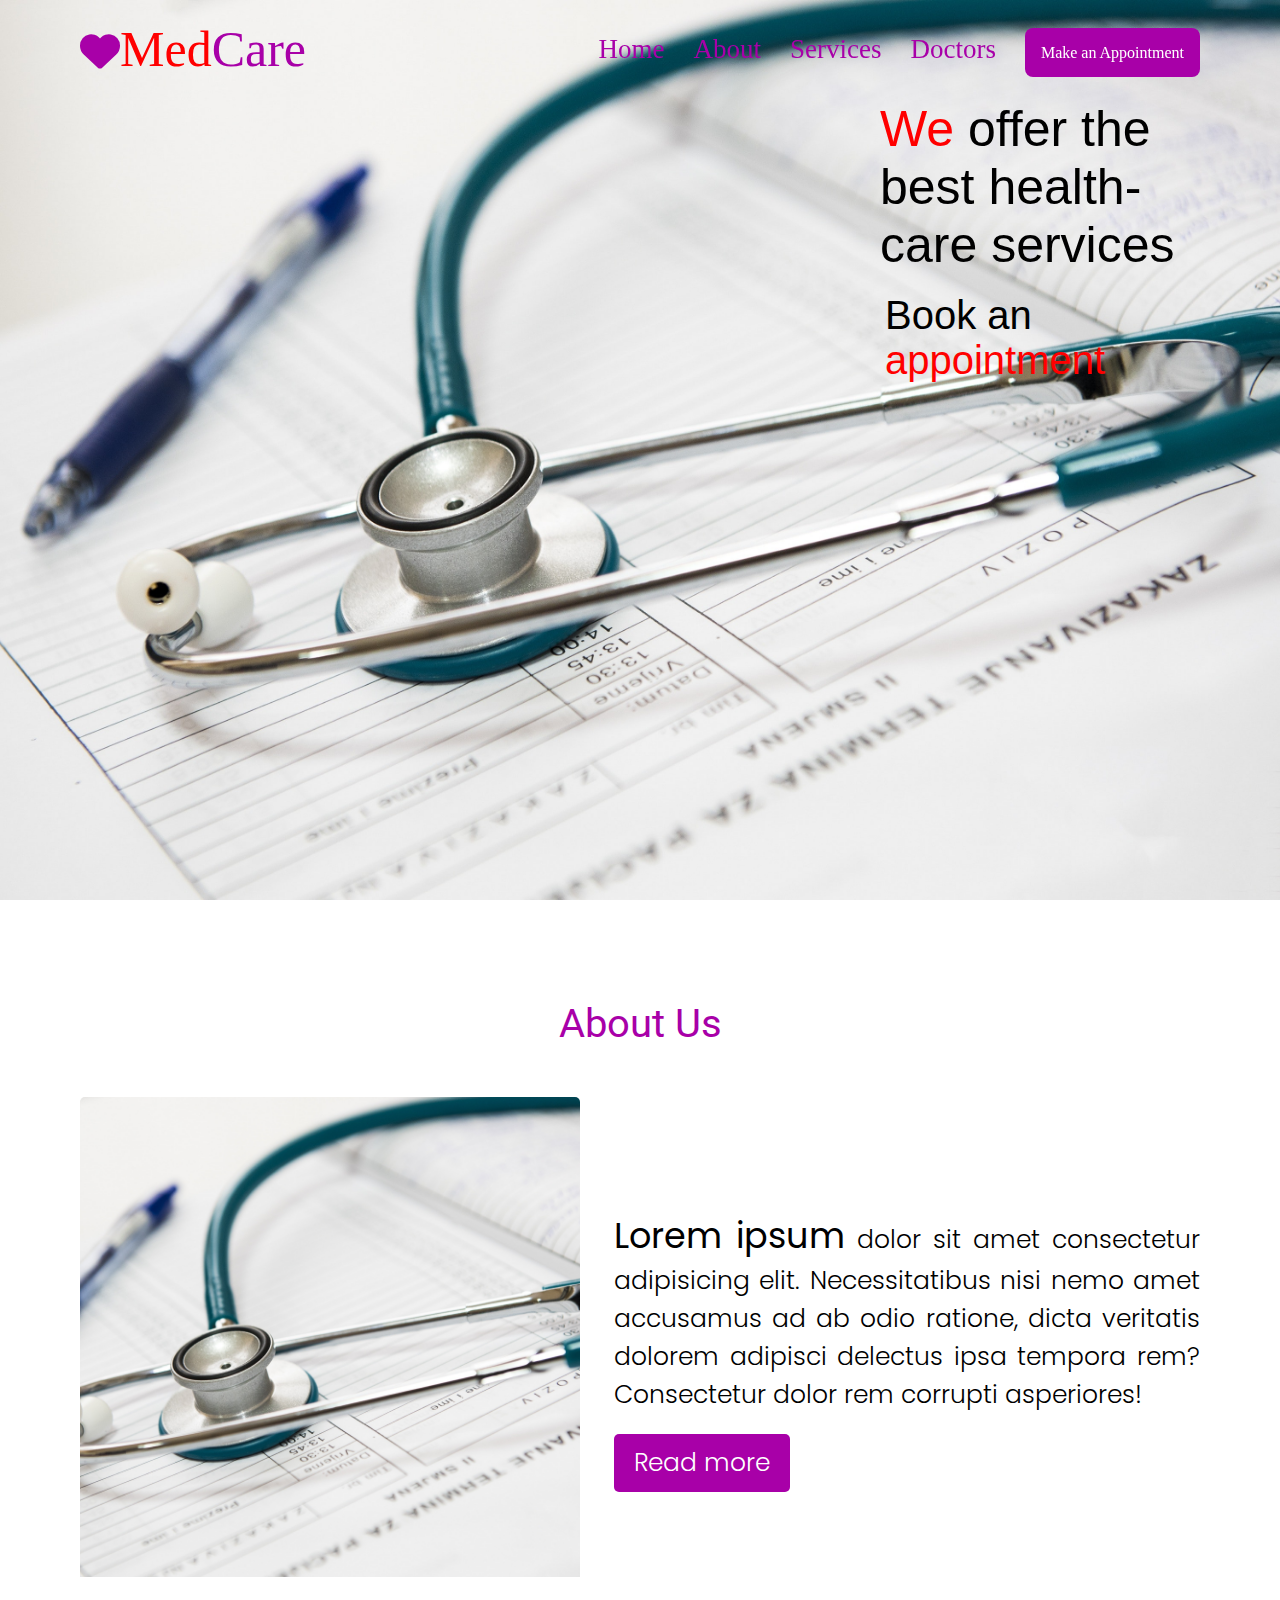
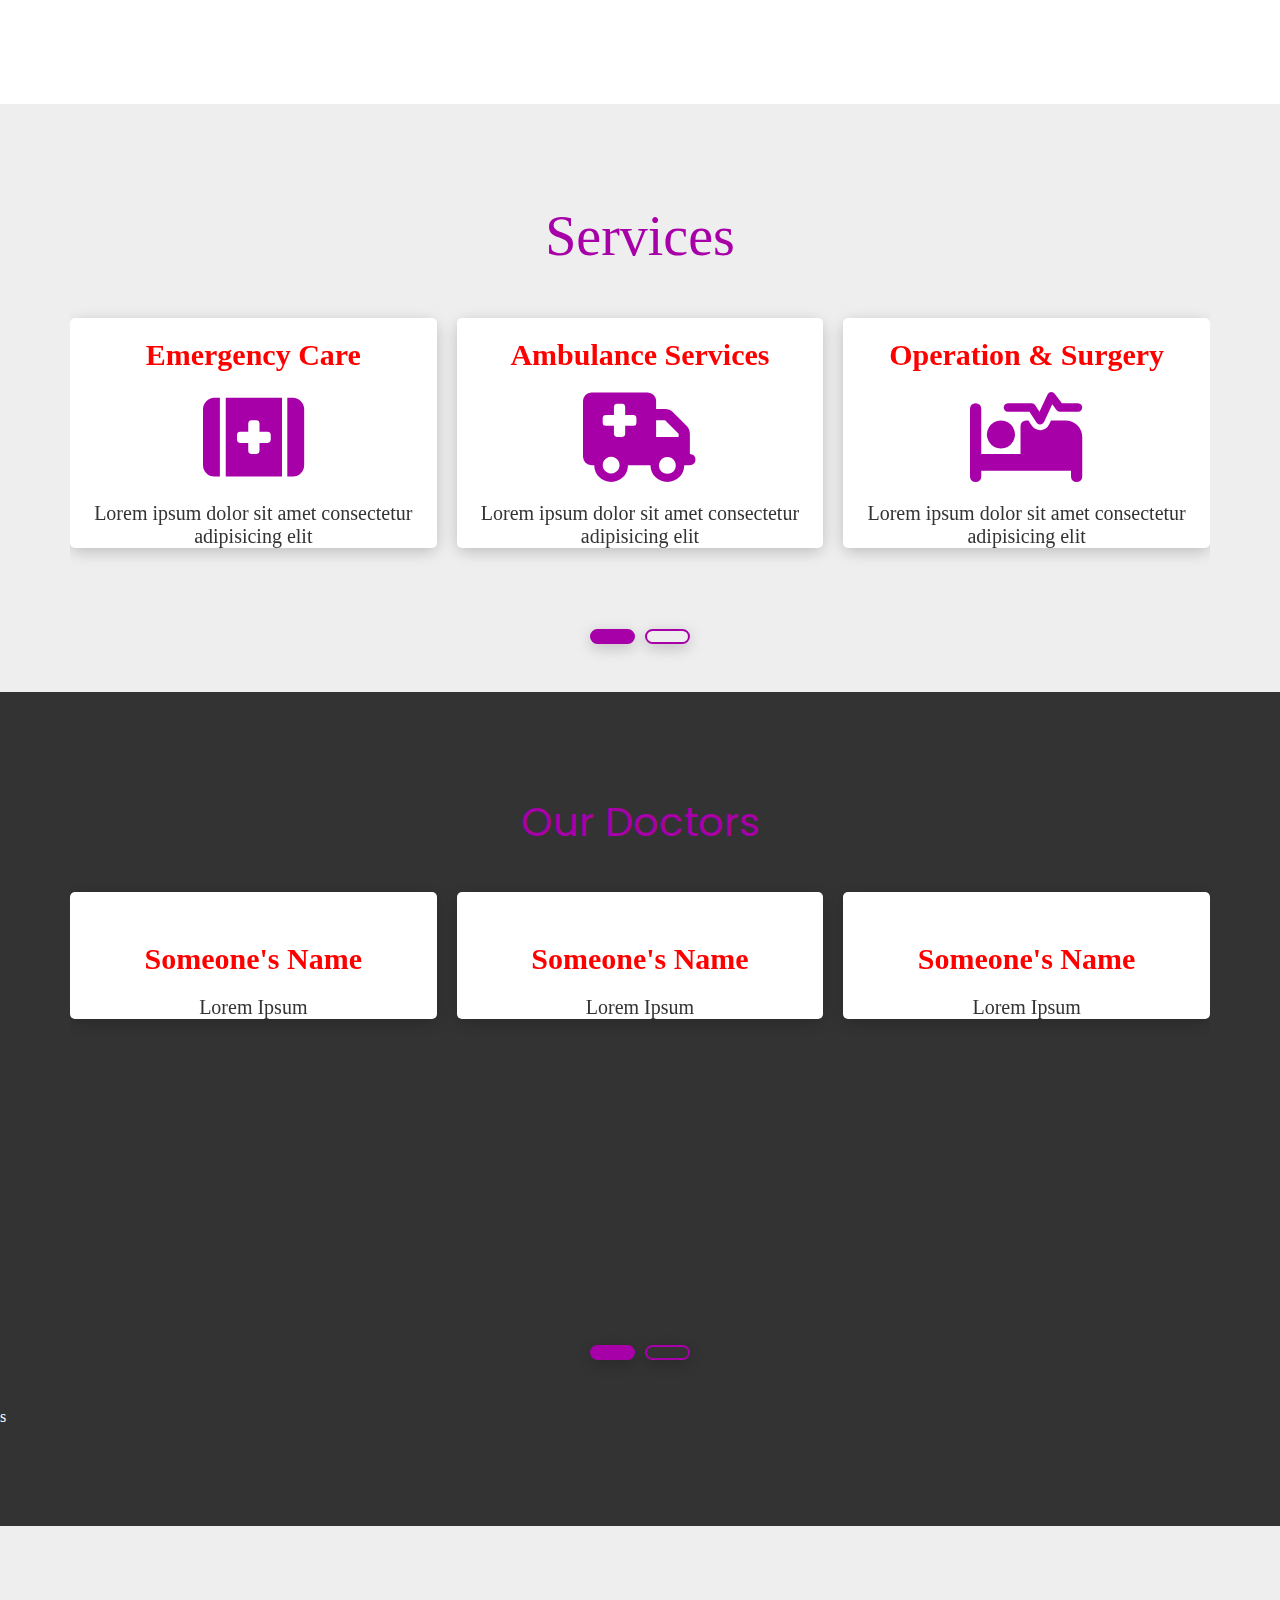
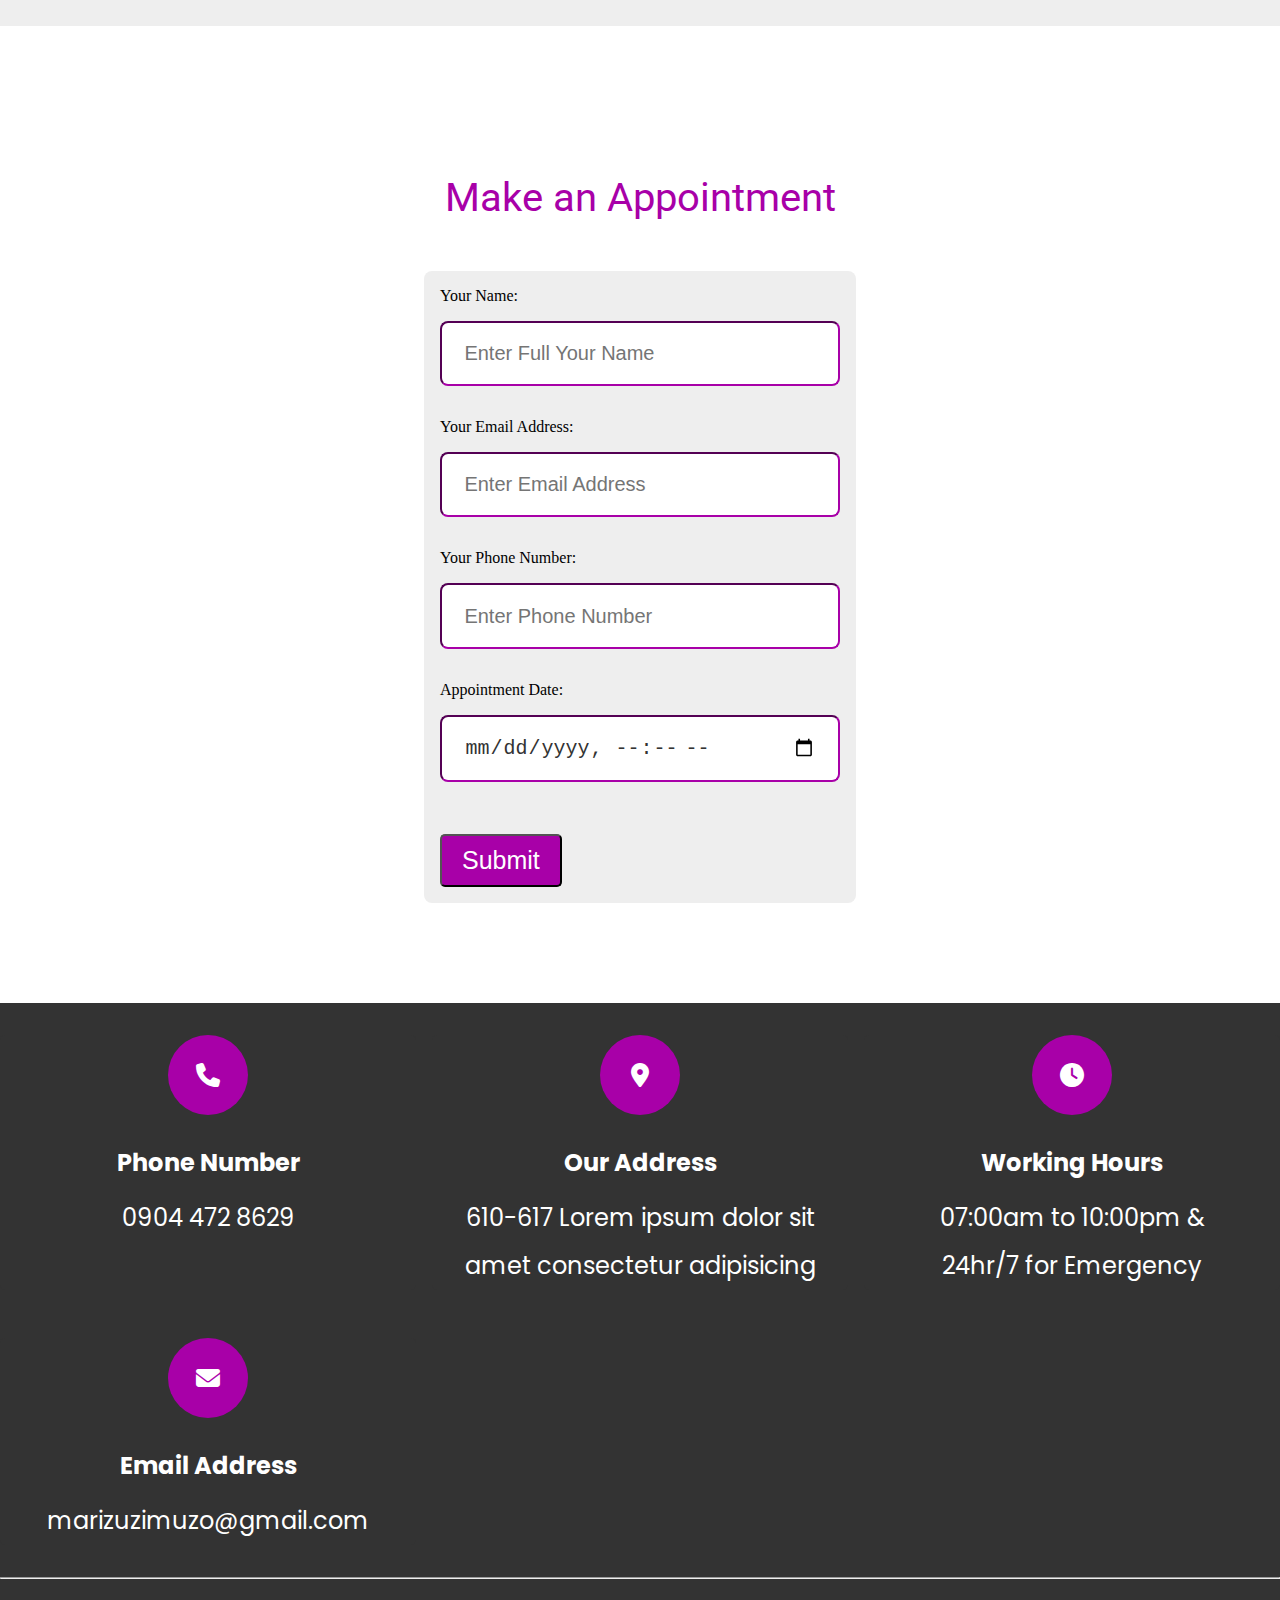
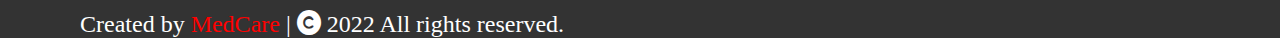
==== index.html @ dd32014d "upload files" ====
<!DOCTYPE html>
<html lang="en">
<head>
    <meta charset="UTF-8">
    
    <meta name="viewport" content="width=device-width, initial-scale=1.0">
    <title>MedCare</title>
    <link
      rel="stylesheet"
      href="https://cdnjs.cloudflare.com/ajax/libs/font-awesome/6.1.2/css/all.min.css"
    />
   
    <link rel="stylesheet" href="style.css">
    <script src="https://kit.fontawesome.com/a076d05399.js" crossorigin="anonymous"></script>
    <script
      src="https://code.jquery.com/jquery-3.5.1.min.js"></script>
      <script src="https://ajax.googleapis.com/ajax/libs/jquery/3.6.0/jquery.min.js"></script>
      <script src="https://cdnjs.cloudflare.com/ajax/libs/waypoints/4.0.1/jquery.waypoints.min.js"></script>
      <script src="https://cdnjs.cloudflare.com/ajax/libs/OwlCarousel2/2.3.4/owl.carousel.min.js"></script>
      <link rel="stylesheet" href="https://cdnjs.cloudflare.com/ajax/libs/OwlCarousel2/2.3.4/assets/owl.carousel.min.css"/>

      <script src="https://code.jquery.com/jquery-3.5.1.js"></script>
<script src="https://cdnjs.cloudflare.com/ajax/libs/OwlCarousel2/2.3.4/owl.carousel.min.js"></script>
<link rel="stylesheet" href="https://cdnjs.cloudflare.com/ajax/libs/OwlCarousel2/2.3.4/assets/owl.carousel.min.css">
      
</head>
<body>
    <nav class="nav_bar">
        <div class="heading">
            <div class="logo"><i class="fas fa-heart"></i><a href="#">Med<span>Care</span></a></div>
            <ul class="menu">
                <li><a href="#home">Home</a></li>
                <li><a href="#about">About</a></li>
                <li><a href="#services">Services</a></li>
                <li><a href="#doctors">Doctors</a></li>
                <!-- <li><a href="#contact">Contact</a></li> -->
                <a href="#contact" class="btn">Make an Appointment</a>
            </ul>
            <div id="menu_bar">
                <i class="fas fa-bars"></i>
        
            </div>
            
            

        </div>

    </nav>
    
    <section class="home" id="home">
        <div class="image">
            <img src="pexels-pixabay-40568.jpg" alt="">
        </div>
        <div class="heading">
            <div class="content">
                <!-- <div class="tab_1">Welcome</div> -->
                <!-- <div class="tab_2"><a href="#" class="title">Med<span class="name">Care</span></a> offers the best health-care services</div> -->
                <div class="tab_2"><span class="health">We</span> offer the best health-care services</div>
                <div class="tab_3">Book an <span>appointment</span></div>
                
               
            </div>

        </div>
        

    </section>

    <section class="about" id="about">
        <div class="heading">
            <h2 class="header">About Us</h2>
            <div class="about_content">
                <div class="column left">
                    <img src="pexels-pixabay-40568.jpg" alt="">
                </div>
                <div class="column right">
                    <div class="text">
                        <p><b>Lorem ipsum</b> dolor sit amet consectetur adipisicing elit.
                             Necessitatibus nisi nemo amet accusamus ad ab odio ratione, 
                             dicta veritatis dolorem adipisci
                             delectus ipsa tempora rem? Consectetur dolor rem corrupti asperiores!</p>
                             
                        <a href="#">Read more</a>

                    </div>

                </div>

            </div>

        </div>

    </section>
    <section class="services" id="services">
        <h1 class="serve">Services</h1>
        
        
        <div class="wrapper">
            <div class="carousel owl-carousel">
            <div class="card report-1">
            <div class="box">
                <h3>Emergency Care</h3>
                <i class="fas fa-first-aid"></i>
                <p>Lorem ipsum dolor sit amet consectetur adipisicing elit</p>
            </div>
            </div>
            <div class="card report-2">
                <div class="box">
                    <h3>Ambulance Services</h3>
                    <i class="fa fa-ambulance"></i>
                    <p>Lorem ipsum dolor sit amet consectetur adipisicing elit</p>
                </div>
            </div>
            <div class="card report-3">
                <div class="box">
                    <h3>Operation & Surgery</h3>
                    <i class="fa fa-procedures"></i>
                    <p>Lorem ipsum dolor sit amet consectetur adipisicing elit</p>
                </div>
            </div>
            <div class="card report-4">
                <div class="box">
                    <h3>Blood Testing</h3>
                    <i class="fa-solid fa-microscope"></i>
                    <p>Lorem ipsum dolor sit amet consectetur adipisicing elit</p>
                </div>
            </div>
            <div class="card report-5">
                <div class="box">
                    <h3>Medicine & Pharmacy</h3>
                    <i class="fa fa-pills"></i>
                    <p>Lorem ipsum dolor sit amet consectetur adipisicing elit</p>
                </div>
            </div>
            <div class="card report-6">
                <div class="box">
                    <h3>Free Checkups</h3>
                    <i class="fas fa-stethoscope"></i>
                    <p>Lorem ipsum dolor sit amet consectetur adipisicing elit</p>
                </div>
            </div>
            </div>
            </div>

    <section class="doctors" id="doctors">
        <h2 class="tail">Our Doctors</h2>
        <div class="wrapper">
            <div class="carousel owl-carousel">
            <div class="card card-1">
            <div class="box">
                <img src="female doctor.jpg" alt="">
                <h3>Someone's Name</h3>
                <p>Lorem Ipsum</p>
            </div>
            </div>
            <div class="card card-2">
                <div class="box">
                    <img src="male doctor.jpg" alt="">
                    <h3>Someone's Name</h3>
                    <p>Lorem Ipsum</p>
                </div>
            </div>
            <div class="card card-3">
                <div class="box">
                    <img src="female doctor1.jpg" alt="">
                    <h3>Someone's Name</h3>
                    <p>Lorem Ipsum</p>
                </div>
            </div>
            <div class="card card-4">
                <div class="box">
                    <img src="male surgeon.jpg" alt="">
                    <h3>Someone's Name</h3>
                    <p>Lorem Ipsum</p>
                </div>
            </div>
            <div class="card card-5">
                <div class="box">
                    <img src="female doctor2.jpg" alt="">
                    <h3>Someone's Name</h3>
                    <p>Lorem Ipsum</p>
                </div>
            </div>
            <div class="card card-5">
                <div class="box">
                    <img src="female surgeon.jpg" alt="">
                    <h3>Someone's Name</h3>
                    <p>Lorem Ipsum</p>
                </div>
            </div>
            </div>
            </div>
        s
    </section>
    
    </section>

    <section class="contact" id="contact">
        <h2 class="top">Make an Appointment</h2>

        <form action="#">
            <span>Your Name:</span>
            <input type="text" name="name" placeholder="Enter Full Your Name" class="box"><br>
            <span>Your Email Address:</span>
            <input type="email" name="email" placeholder="Enter Email Address" class="box"><br>
            <span>Your Phone Number:</span>
            <input type="number" name="phone_number" placeholder="Enter Phone Number" class="box"><br>
            <span>Appointment Date:</span>
            <input type="datetime-local" name="date" class="box"><br>
            <input type="submit" value="Submit" name="submit" class="link_btn">

        </form>

    </section>
    <footer class="footer" id="footer">
        <div class="box-container container">
            <div class="box">
                <i class="fas fa-phone"></i>
                <h3>Phone Number</h3>
                <p>0904 472 8629</p>
            </div>
            <div class="box">
                <i class="fas fa-map-marker-alt"></i>
                <h3>Our Address</h3>
                <p>610-617 Lorem ipsum dolor sit amet consectetur adipisicing</p>
            </div>
            <div class="box">
                <i class="fas fa-clock"></i>
                <h3>Working Hours</h3>
                <p>07:00am to 10:00pm & <br>24hr/7 for Emergency</p>
            </div>
            <div class="box">
                <i class="fas fa-envelope"></i>
                <h3>Email Address</h3>
                <p>marizuzimuzo@gmail.com</p>
            </div>
            
        </div>
        <hr>
        <span class="foot">Created by <a href="#">MedCare</a> | <span class="fa fa-copyright"></span> 2022 All rights reserved.</span>
    </footer>


    
    <script>
        $(document).ready(function(){
    $(window).scroll(function(){
        if(this.scrollY > 20){
            $('.nav_bar').addClass("sticky");

        }else{
            $('.nav_bar').removeClass("sticky");


        }
    });
    $('#menu_bar').click(function(){
        $('.nav_bar .menu').toggleClass("active");
        $('#menu_bar i').toggleClass("active");
    });
    

    $(".carousel").owlCarousel({
    margin: 20,
    loop: true,
    autoplay: true,
    autoplayTimeout: 2000,
    autoplayHoverPause: true,
    responsive: {
    0:{
    items:1,
    nav: false
    },
    600:{
    items:2,
    nav: false
    },
    1000:{
    items:3,
    nav: false
    }
    }
    });
});
    </script>
    
</body>
</html>
---- style.css ----
@import url("https://fonts.googleapis.com/css2?family=Poppins:wght@400;500;600;700&family=Roboto:wght@400;500;700&display=swap");
* {
  margin: 0;
  padding: 0;
  box-sizing: border-box;
  text-decoration: none;
  outline: none;
}


.heading {
  max-width: 1300px;
  padding: 0 80px;
  margin: auto;
}

.nav_bar {
  position: fixed;
  padding: 20px 0;
  width: 100%;
  font-family: "Roboto" sans-serif;
  transition: all 0.5s ease;
}

.nav_bar.sticky {
  padding: 15px 0;
  background-color: #fff;
}

.nav_bar .heading {
  display: flex;
  align-items: center;
  justify-content: space-between;
}

.nav_bar .logo a {
  color: red;
  font-size: 50px;
  font-weight: 500;
}

.nav_bar.sticky .logo a span {
  color: #a800a8;
}

.nav_bar .logo a span {
  color: #a800a8;
  transition: all 0.5s ease;
}

.nav_bar .menu li {
  list-style: none;
  display: inline-block;
}

.nav_bar .menu li a {
  color: #a800a8;
  font-size: 27px;
  font-weight: 400;
  margin-right: 25px;
}

.nav_bar .menu li a:hover {
  color: red;
}

.nav_bar.sticky .menu li a:hover {
  color: red;
}

.btn {
  padding: 1rem 1rem;
  border-radius: 0.5rem;
  background-color: #a800a8;
  color: #fff;
}

.btn:hover {
  background-color: red;
}

#menu_bar {
  color: #a800a8;
  font-size: 5px;
  cursor: pointer;
  display: none;
}
.name {
  color: red;
}

.title {
  color: #a800a8;
}
i {
  color: #a800a8;
  font-size: 40px;
}

/* .home {
  background-color: #00b8b8;
  display: flex;
  background: url("pexels-pixabay-40568.jpg") no-repeat center;
  height: 100vh;
  color: #333;
  min-height: 500px;
  font-family: "Roboto" sans-serif;
} */

.home{
  height: 100vh;
  font-family: 'Roborto', sans-serif;
}

.home .image img {
  position: absolute;
  top: 0;
  left: 0;
  z-index: -1;
  width: 100%;
  height: 100%;
  
}
.home .heading {
  /* margin: auto 0 auto 40px; */
  margin-left: 800px;
}

.home .content .tab_1 {
  font-size: 70px;
  color: #333;
  padding-bottom: 16px;
}

.home .content .tab_2 {
  font-size: 50px;
  font-weight: 400;
  margin-right: -3px;
  margin-bottom: 19px;
}

.home .health{
  color: red;
}

.home .content .tab_3 {
  font-size: 40px;
  margin: 0 5px;
}

.home .content .tab_3 span {
  color: red;
  font-weight: 500;
  cursor: pointer;
}

.home .content .tab_3 span:hover{
  color: #a800a8;
}

section {
  padding: 100px 0;
}

.about {
  font-family: "Poppins", sans-serif;
}

.about .header {
  font-family: "Roboto", sans-serif;
  text-align: center;
  font-size: 40px;
  margin-bottom: 50px;
  font-weight: 400;
  color: #a800a8;
}

.about .about_content {
  display: flex;
  align-items: center;
  justify-content: space-between;
  flex-wrap: wrap;
}

.about .about_content .left {
  width: 45%;
}

.about .about_content .left img {
  height: 500px;
  width: 500px;
  padding-bottom: 20px;
  object-fit: cover;
  border-radius: 5px;
}

.about .about_content .right {
  width: 55%;
}

.about .about_content .right .text {
  font-size: 25px;
  font-weight: 300;
}

b {
  font-size: 35px;
}

.about .about_content .right .text p {
  text-align: justify;
  padding-left: 30px;
}

.about .about_content .right .text a {
  margin-left: 30px;
  display: inline-block;
  background-color: #a800a8;
  color: #fff;
  padding: 10px 20px;
  margin-top: 20px;
  font-size: 25px;
  border-radius: 5px;
  transition: all 0.5s ease;
}

.about .about_content .right .text a:hover {
  background-color: red;
}

.services{
  background-color: #eee;
  margin-bottom: 3rem;
  
}

.serve{
  text-align: center;
  font-size: 3.5rem;
  font-weight: 400;
  color: #a800a8;
  margin-bottom: 20px;
}

.box{
  background-color: #fff;
  border-radius: 5px;
}

.services h3{
  color: red;
  margin-top: 30px;
  margin-bottom: 20px;
  padding-top: 20px;
  font-size: 30px;
}

.services p{
  color: #333;
  font-size: 20px;
  margin-bottom: 40px;
}

.services i{
  font-size: 90px;
  margin-bottom: 20px;
}
.doctors {
  color: #fff;
  background-color: #333;
}

.tail{
    font-size: 2.5rem;
    font-family: 'Poppins', sans-serif;
    font-weight: 400;
    color: #a800a8;
    text-align: center;
    margin-bottom: 20px;
}

.acct{
    font-size: 30px;
    color: #a800a8;
}


.wrapper {
  width: 100%;
}
.carousel {
  max-width: 1200px;
  margin: auto;
  padding: 0 30px;
}
.carousel .card {
  color: #fff;
  text-align: center;
  margin: 20px 0;
  /* line-height: 250px; */
  /* font-size: 90px;
  font-weight: 600; */
  border-radius: 10px;
  box-shadow: 0px 4px 15px rgba(0, 0, 0, 0.2);
}

.owl-dots {
  text-align: center;
  margin-top: 40px;
}
.owl-dot {
  height: 15px;
  width: 45px;
  margin: 0 5px;
  outline: none;
  border-radius: 14px;
  border: 2px solid #a800a8 !important;
  box-shadow: 0px 4px 15px rgba(0, 0, 0, 0.2);
  transition: all 0.3s ease;
  margin-bottom: 3rem;
}
.owl-dot.active,
.owl-dot:hover {
  background: #a800a8 !important;
}



.top {
  font-family: "Roboto", sans-serif;
  text-align: center;
  font-size: 40px;
  margin-bottom: 50px;
  font-weight: 400;
  color: #a800a8;
}

.contact form {
  border-radius: 0.5rem;
  background-color: #eee;
  padding: 1rem;
  margin: 0 auto;
  max-width: 27rem;
}

.contact form .box {
  width: 100%;
  margin-top: 1rem;
  margin-bottom: 2rem;
  border-radius: 0.5rem;
  background-color: #fff;
  padding: 1.2rem 1.4rem;
  font-size: 20px;
  color: #333;
  border-color: #a800a8;
}

.link_btn {
  display: inline-block;
  background-color: #a800a8;
  color: #fff;
  padding: 10px 20px;
  margin-top: 20px;
  font-size: 25px;
  border-radius: 5px;
  transition: all 0.5s ease;
}

.footer{
  background-color: #333;
}

.footer .box-container{
  display: grid;
  grid-template-columns: repeat(auto-fit, minmax(20rem, 1fr));
  gap: 1rem;
  background-color: #333;
}

.footer .box-container .box{
  text-align: center;
  background-color: #333;
  margin-top: 2rem;
}

.footer .box-container .box i{
  height: 5rem;
  width: 5rem;
  border-radius: 50%;
  font-size: 1.5rem;
  line-height: 5rem;
  background-color: #a800a8;
  color: #fff;
  margin-bottom: 1rem;
}

.footer .box-container .box h3{
  font-size: 1.5rem;
  margin: 14px 0;
  color: #fff;
  font-family: "Poppins", sans-serif;
}

.footer .box-container .box p{
  font-size: 1.5rem;
  color: #fff;
  text-transform: none;
  line-height: 2;
  font-family: "Poppins", sans-serif;
}

hr{
  margin-bottom: 2rem;
  margin-top: 2rem;
  color: #fff;
}

.footer .foot{
  font-size: 1.5rem;
  color: #fff;
  text-align: center;
  margin-left: 5rem;
  
}

.footer .foot a{
  color: red;
}


@media (max-width: 768px) {
  .heading {
    padding: 0 50px;
    /* margin: 800px; */
  }

  .nav_bar .menu {
    position: fixed;
    background-color: #111;
    height: 100vh;
    left: 0;
    top: 0;
    width: 100%;
    text-align: center;
    padding-top: 80px;
    transition: all 0.5s ease;
  }

  .nav_bar .menu.active {
    left: 0;
  }

  .nav_bar .menu li {
    display: block;
  }

  .nav_bar .menu li a {
    display: inline-block;
    margin: 20px;
    font-size: 20px;
  }

  #menu_bar {
    display: block;
    z-index: 1000;
  }

  .home .heading {
    /* margin: auto 0 auto 40px; */
    margin-left: 10px;
  }

  .home .content .tab_1 {
    font-size: 10px;
    color: #333;
    padding-bottom: 4px;
  }

  .home .health{
    color: red;
  }

  .home .content .tab_2 {
    font-size: 30px;
    font-weight: 400;
    margin-right: -3px;
    margin-bottom: 19px;
  }

  .home .content .tab_3 {
    font-size: 20px;
    margin: 0 5px;
  }


  .home .image img{
    width: 100%;
  }

  .about .about_content .column {
    width: 100%;
  }

  .about .about_content .left {
    display: flex;
    justify-content: center;
    margin: 0 auto 60px;
  }

  .about .about_content .right {
    flex: 100%;
  }

  .serve{
    font-size: 2.5rem;
  }
}

@media (max-width: 991px) {
  .heading {
    padding: 0 50px;
  }

  .nav_bar .menu {
    position: fixed;
    background-color: #111;
    height: 100vh;
    left: -100%;
    top: 0;
    width: 100%;
    text-align: center;
    padding-top: 80px;
    transition: all 0.5s ease;
  }
  .nav_bar .menu li {
    display: block;
  }

  .nav_bar .menu.active {
    left: 0;
  }

  .nav_bar .menu li a {
    display: inline-block;
    margin: 20px;
    font-size: 20px;
  }

  #menu_bar {
    display: block;
    z-index: 1000;
  }

  #menu_bar i.active:before {
    content: "\f00d";
  }

  .home .heading {
    /* margin: auto 0 auto 40px; */
    margin-left: 10px;
  }

  .home .content .tab_1 {
    font-size: 65px;
  }

  .home .content .tab_2 {
    font-size: 45px;
  }

  .home .content .tab_3 {
    font-size: 40px;
  }

  .about .about_content .column {
    width: 50%;
  }

  .about .about_content .left img {
    height: 400px;
    width: 400px;
  }
}

@media (max-width: 1100px) {
  .home .heading {
    margin-left: 0px;
  }

  .about .about_content .left img {
    height: 300px;
    width: 300px;
  }
}

@media (max-width: 280px){
  .home .content .tab_1 {
    font-size: 30px;
    color: #333;
    
    margin-top: 10px;
  }

  .home .content .tab_2 {
    font-size: 30px;
    font-weight: 400;
    padding-bottom: 4px;
    padding-top: 30px;
    margin-right: -3px;
    margin-bottom: 19px;
  }

  .home .content .tab_3 {
    font-size: 30px;
    margin: 0 5px;
  }

  .home .content .tab_3 span {
    color: #a800a8;
    font-weight: 500;
  }

  .home .image img{
    width: 100%;
  }


}

@media (max-width: 950px) and (orientation: landscape){
  .heading {
    padding: 0 50px;
    /* margin: 800px; */
  }

  .nav_bar .menu {
    padding-top: 0px;
  }

}
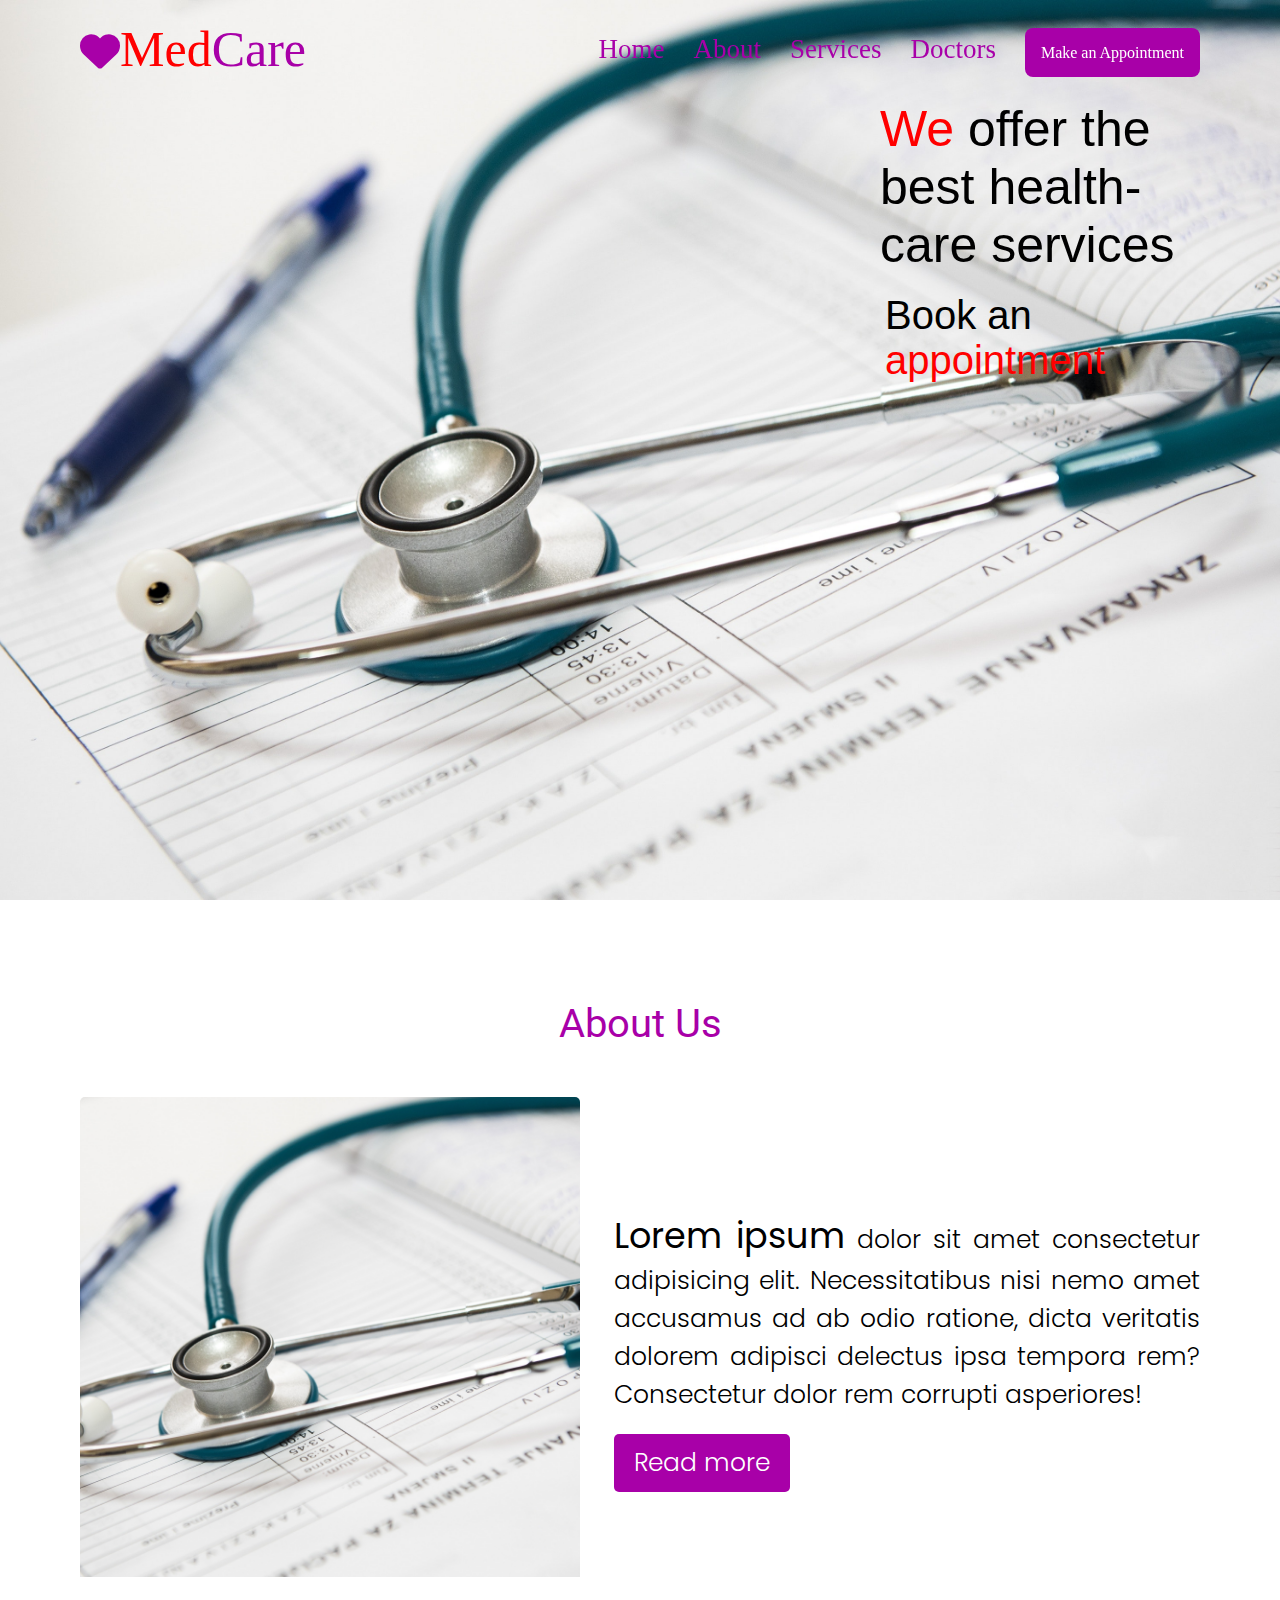
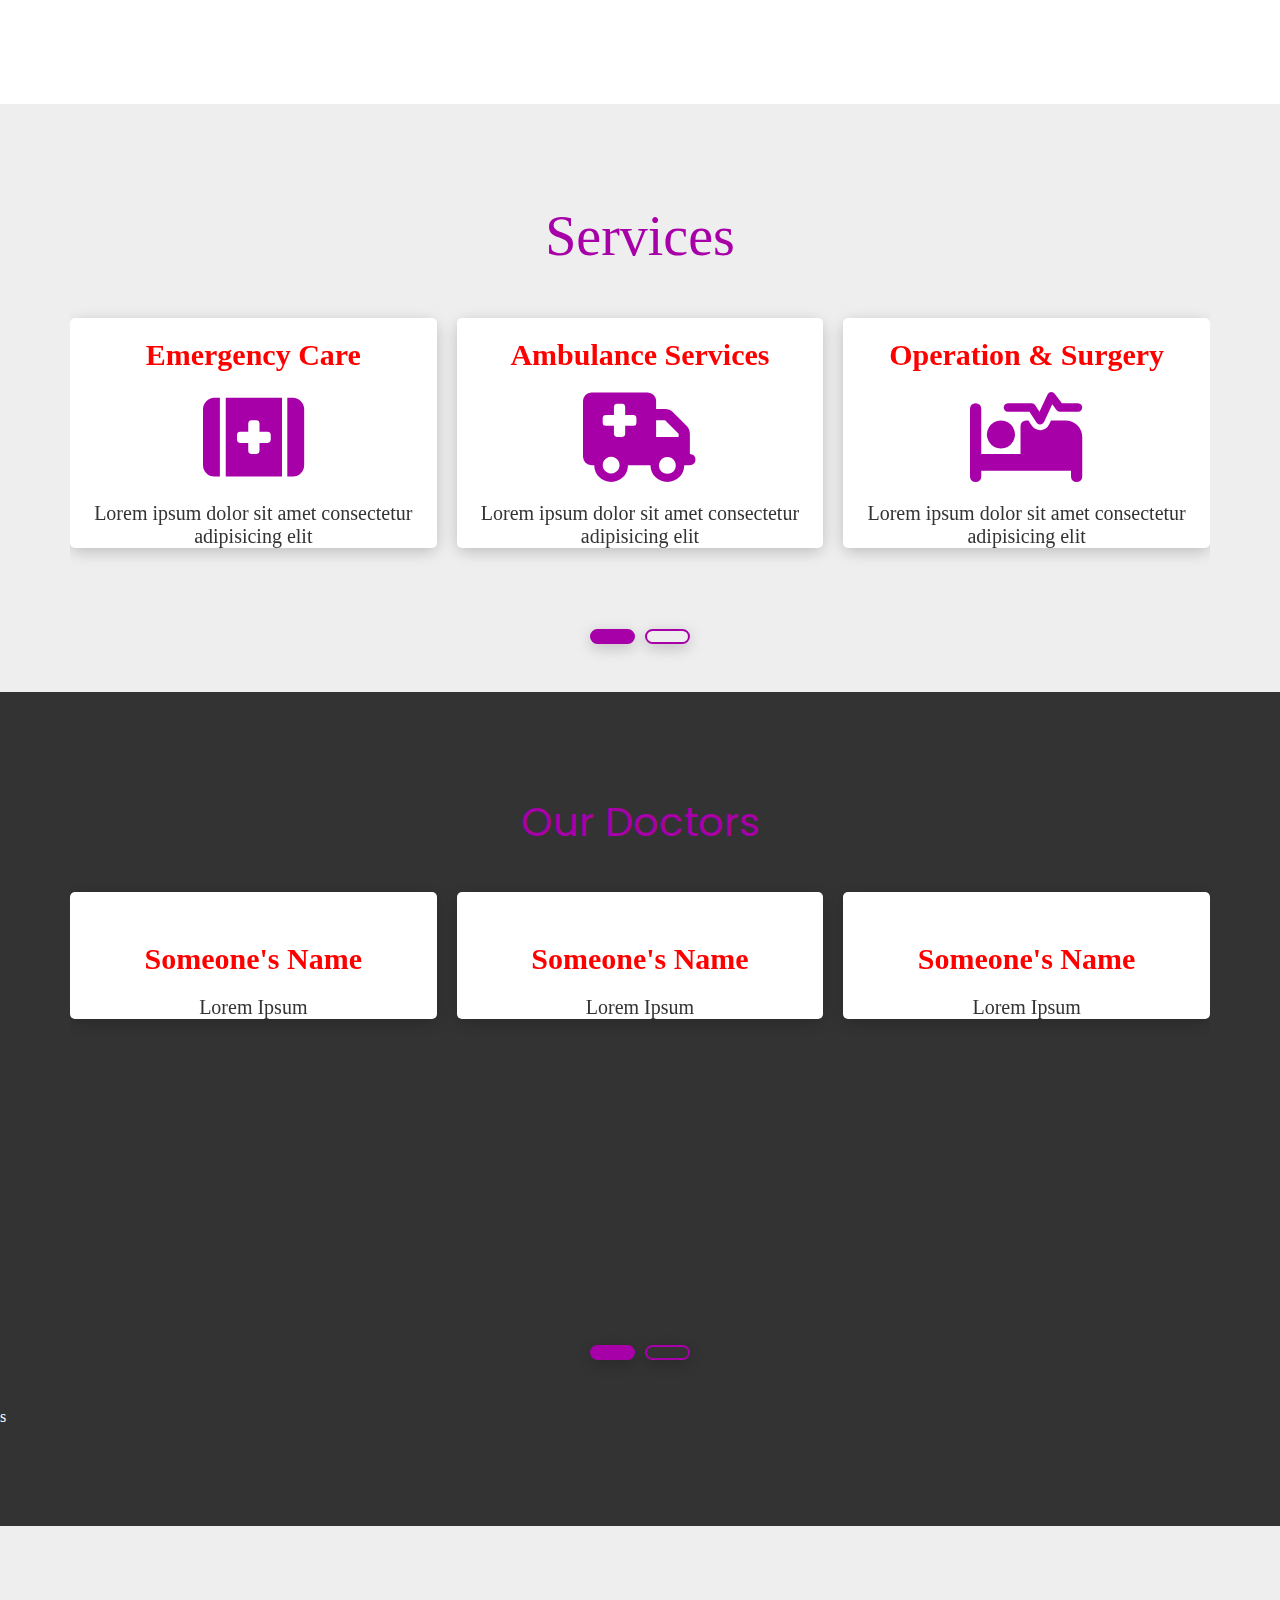
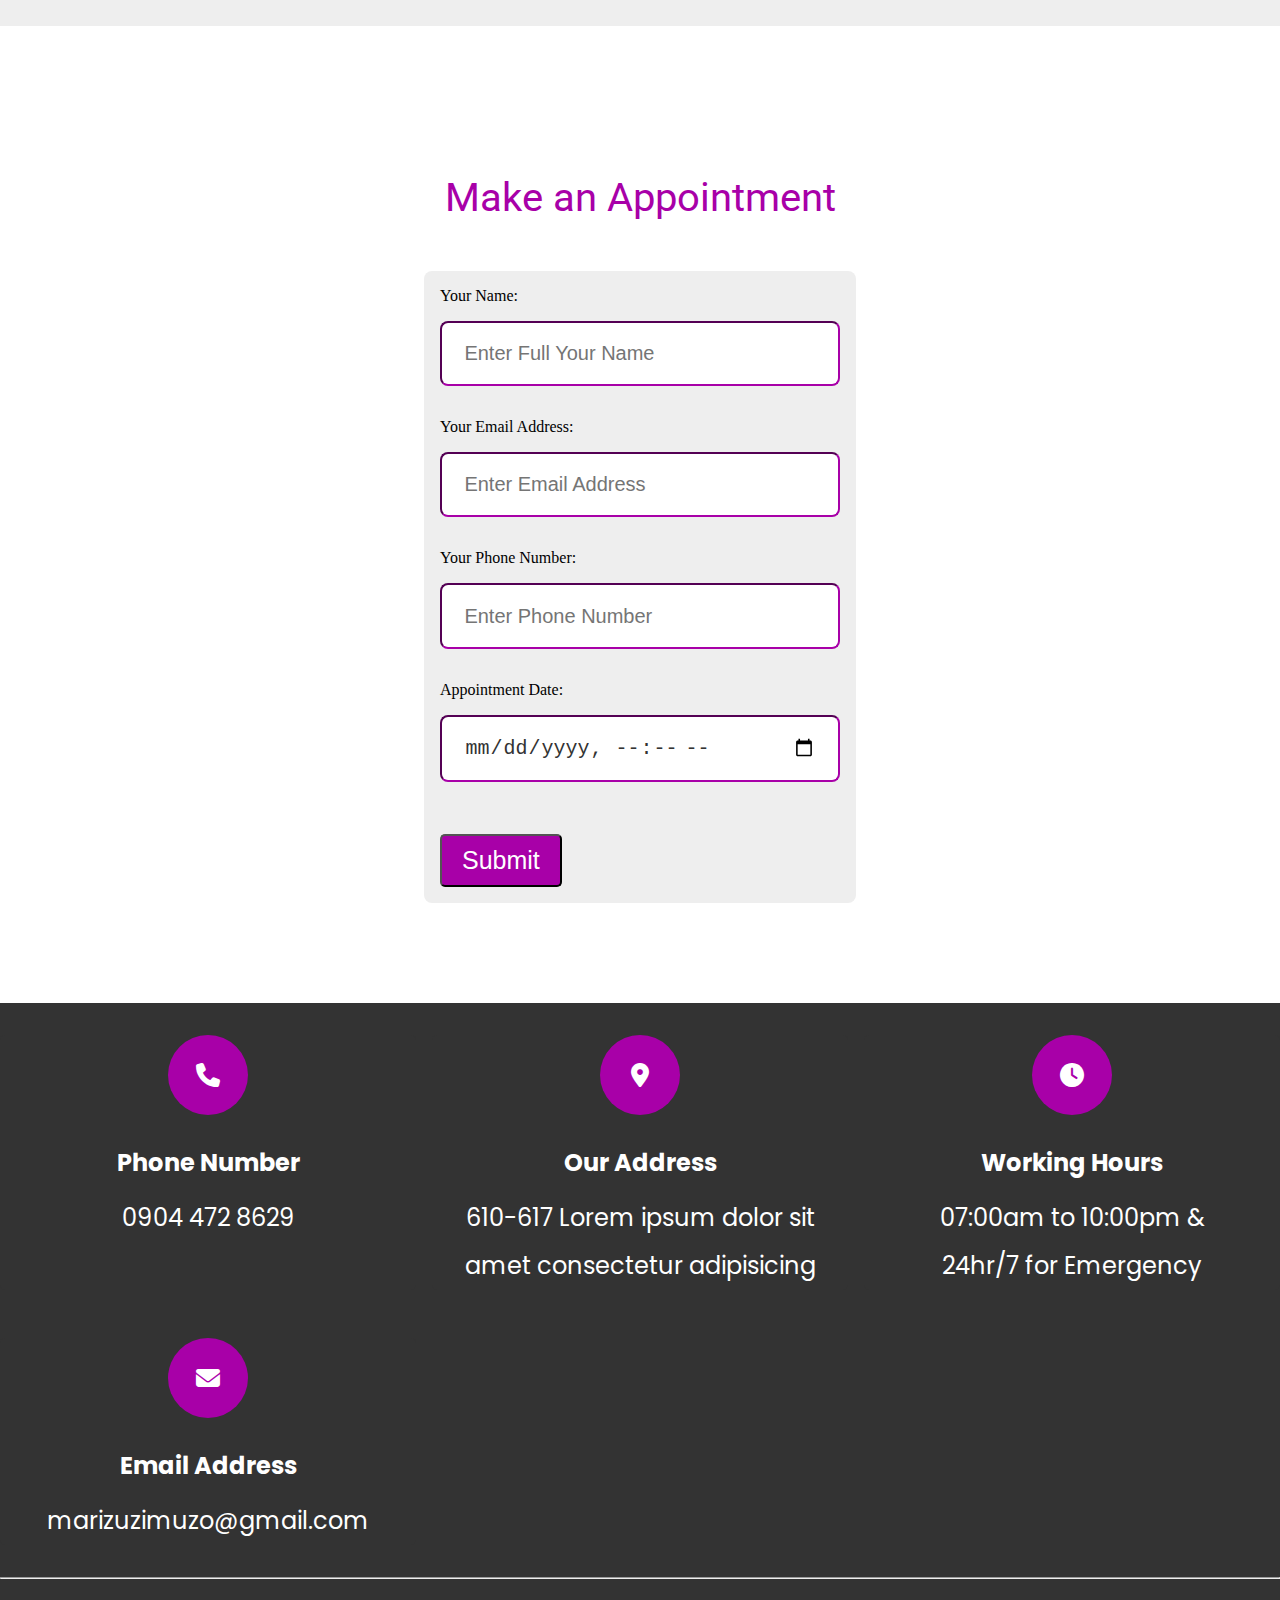
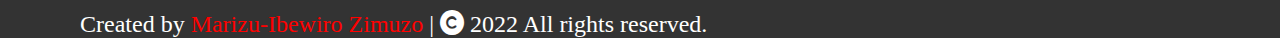
==== commit 75513d97: "upload files" ====
--- a/index.html
+++ b/index.html
@@ -237,7 +237,7 @@
             
         </div>
         <hr>
-        <span class="foot">Created by <a href="#">MedCare</a> | <span class="fa fa-copyright"></span> 2022 All rights reserved.</span>
+        <span class="foot">Created by <a href="#">Marizu-Ibewiro Zimuzo</a> | <span class="fa fa-copyright"></span> 2022 All rights reserved.</span>
     </footer>
 
 
